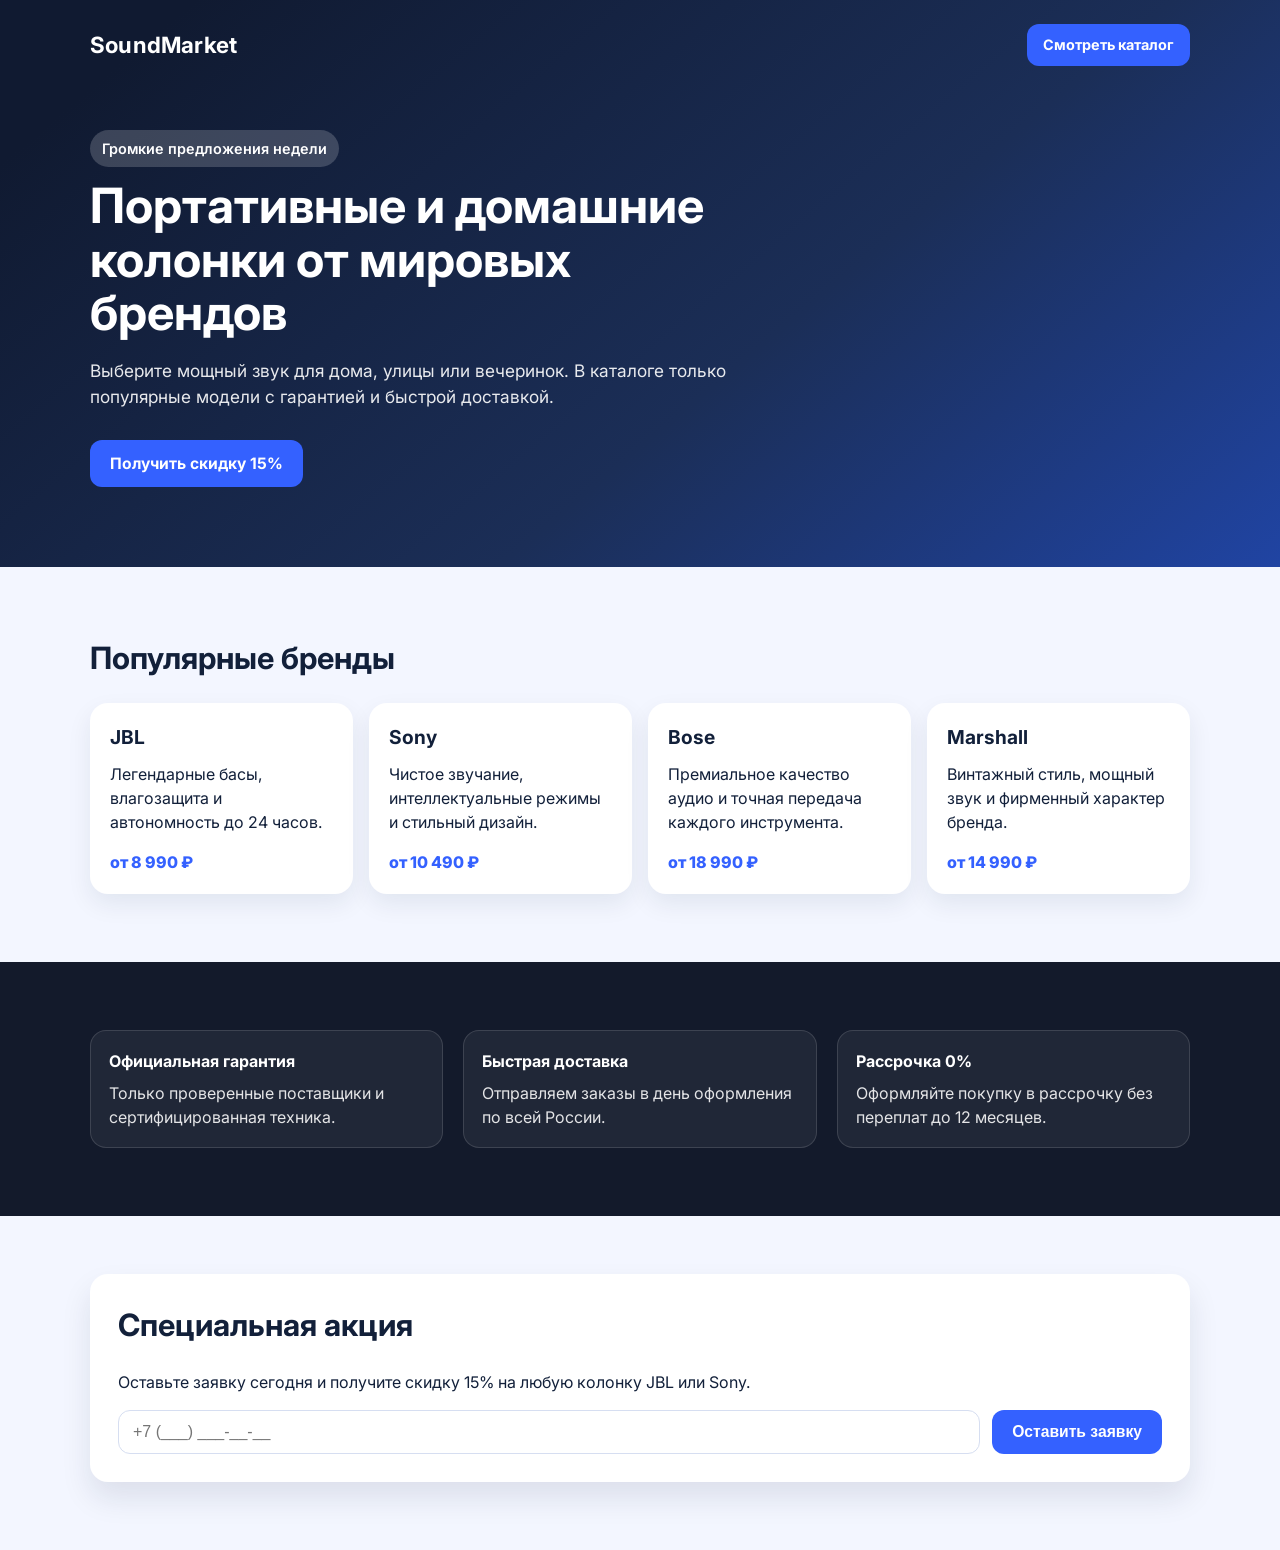
==== index.html @ 2760facf "Add simple speakers advertising landing page Co-authored-by: NP1R777 <NP1R777@users.noreply.github.c" ====
<!DOCTYPE html>
<html lang="ru">
<head>
  <meta charset="UTF-8">
  <meta name="viewport" content="width=device-width, initial-scale=1.0">
  <title>SoundMarket — колонки известных брендов</title>
  <link rel="preconnect" href="https://fonts.googleapis.com">
  <link rel="preconnect" href="https://fonts.gstatic.com" crossorigin>
  <link href="https://fonts.googleapis.com/css2?family=Inter:wght@400;600;700;800&display=swap" rel="stylesheet">
  <link rel="stylesheet" href="styles.css">
</head>
<body>
  <header class="hero">
    <div class="container">
      <nav class="nav">
        <h1 class="logo">SoundMarket</h1>
        <a href="#catalog" class="button button--small">Смотреть каталог</a>
      </nav>
      <div class="hero__content">
        <p class="badge">Громкие предложения недели</p>
        <h2>Портативные и домашние колонки от мировых брендов</h2>
        <p class="hero__text">
          Выберите мощный звук для дома, улицы или вечеринок. В каталоге только
          популярные модели с гарантией и быстрой доставкой.
        </p>
        <a href="#offer" class="button">Получить скидку 15%</a>
      </div>
    </div>
  </header>

  <main>
    <section id="catalog" class="section">
      <div class="container">
        <h3>Популярные бренды</h3>
        <div class="cards">
          <article class="card">
            <h4>JBL</h4>
            <p>Легендарные басы, влагозащита и автономность до 24 часов.</p>
            <span class="price">от 8 990 ₽</span>
          </article>
          <article class="card">
            <h4>Sony</h4>
            <p>Чистое звучание, интеллектуальные режимы и стильный дизайн.</p>
            <span class="price">от 10 490 ₽</span>
          </article>
          <article class="card">
            <h4>Bose</h4>
            <p>Премиальное качество аудио и точная передача каждого инструмента.</p>
            <span class="price">от 18 990 ₽</span>
          </article>
          <article class="card">
            <h4>Marshall</h4>
            <p>Винтажный стиль, мощный звук и фирменный характер бренда.</p>
            <span class="price">от 14 990 ₽</span>
          </article>
        </div>
      </div>
    </section>

    <section class="section section--dark">
      <div class="container perks">
        <div class="perk">
          <h4>Официальная гарантия</h4>
          <p>Только проверенные поставщики и сертифицированная техника.</p>
        </div>
        <div class="perk">
          <h4>Быстрая доставка</h4>
          <p>Отправляем заказы в день оформления по всей России.</p>
        </div>
        <div class="perk">
          <h4>Рассрочка 0%</h4>
          <p>Оформляйте покупку в рассрочку без переплат до 12 месяцев.</p>
        </div>
      </div>
    </section>

    <section id="offer" class="section offer">
      <div class="container offer__box">
        <h3>Специальная акция</h3>
        <p>
          Оставьте заявку сегодня и получите скидку 15% на любую колонку JBL или Sony.
        </p>
        <form class="offer__form">
          <label for="phone" class="sr-only">Введите телефон</label>
          <input id="phone" type="tel" placeholder="+7 (___) ___-__-__" required>
          <button type="submit" class="button">Оставить заявку</button>
        </form>
      </div>
    </section>
  </main>
</body>
</html>
---- styles.css ----
:root {
  --bg: #f3f6ff;
  --text: #12203a;
  --accent: #3461ff;
  --accent-hover: #274dd1;
  --card: #ffffff;
  --dark: #131a2b;
}

* {
  box-sizing: border-box;
}

body {
  margin: 0;
  font-family: "Inter", sans-serif;
  color: var(--text);
  background: var(--bg);
  line-height: 1.5;
}

.container {
  width: min(1100px, 92%);
  margin: 0 auto;
}

.hero {
  background: linear-gradient(140deg, #101a31 10%, #1b2e57 60%, #2044a3 100%);
  color: #fff;
  padding: 24px 0 80px;
}

.nav {
  display: flex;
  align-items: center;
  justify-content: space-between;
}

.logo {
  margin: 0;
  font-size: 1.4rem;
  letter-spacing: 0.2px;
}

.hero__content {
  margin-top: 64px;
  max-width: 660px;
}

.badge {
  display: inline-block;
  margin: 0 0 12px;
  padding: 8px 12px;
  border-radius: 999px;
  background: rgba(255, 255, 255, 0.18);
  font-weight: 600;
  font-size: 0.9rem;
}

h2 {
  margin: 0;
  font-size: clamp(2rem, 3.8vw, 3.25rem);
  line-height: 1.1;
}

.hero__text {
  margin: 18px 0 30px;
  font-size: 1.08rem;
  color: rgba(255, 255, 255, 0.9);
}

.button {
  display: inline-block;
  border: none;
  border-radius: 12px;
  background: var(--accent);
  color: #fff;
  font-weight: 700;
  font-size: 0.98rem;
  text-decoration: none;
  padding: 12px 20px;
  cursor: pointer;
  transition: background 0.2s ease;
}

.button:hover {
  background: var(--accent-hover);
}

.button--small {
  font-size: 0.9rem;
  padding: 10px 16px;
}

.section {
  padding: 68px 0;
}

h3 {
  margin: 0 0 22px;
  font-size: clamp(1.5rem, 2.4vw, 2rem);
}

.cards {
  display: grid;
  grid-template-columns: repeat(4, minmax(0, 1fr));
  gap: 16px;
}

.card {
  background: var(--card);
  border-radius: 18px;
  padding: 20px;
  box-shadow: 0 10px 24px rgba(18, 32, 58, 0.08);
}

.card h4 {
  margin: 0 0 10px;
  font-size: 1.2rem;
}

.card p {
  margin: 0 0 16px;
}

.price {
  display: inline-block;
  font-weight: 800;
  color: var(--accent);
}

.section--dark {
  background: var(--dark);
  color: #fff;
}

.perks {
  display: grid;
  grid-template-columns: repeat(3, minmax(0, 1fr));
  gap: 20px;
}

.perk {
  background: rgba(255, 255, 255, 0.06);
  border: 1px solid rgba(255, 255, 255, 0.13);
  border-radius: 16px;
  padding: 18px;
}

.perk h4 {
  margin: 0 0 8px;
}

.perk p {
  margin: 0;
  color: rgba(255, 255, 255, 0.88);
}

.offer {
  padding-top: 58px;
}

.offer__box {
  background: #fff;
  border-radius: 18px;
  padding: 28px;
  box-shadow: 0 16px 30px rgba(18, 32, 58, 0.1);
}

.offer__box p {
  margin-top: 0;
}

.offer__form {
  display: flex;
  flex-wrap: wrap;
  gap: 12px;
}

input[type="tel"] {
  flex: 1 1 220px;
  border: 1px solid #d6def1;
  border-radius: 12px;
  padding: 12px 14px;
  font-size: 1rem;
  outline: none;
}

input[type="tel"]:focus {
  border-color: var(--accent);
}

.sr-only {
  position: absolute;
  width: 1px;
  height: 1px;
  padding: 0;
  margin: -1px;
  overflow: hidden;
  clip: rect(0, 0, 0, 0);
  border: 0;
}

@media (max-width: 960px) {
  .cards {
    grid-template-columns: repeat(2, minmax(0, 1fr));
  }

  .perks {
    grid-template-columns: 1fr;
  }
}

@media (max-width: 640px) {
  .hero {
    padding-bottom: 60px;
  }

  .hero__content {
    margin-top: 44px;
  }

  .cards {
    grid-template-columns: 1fr;
  }
}
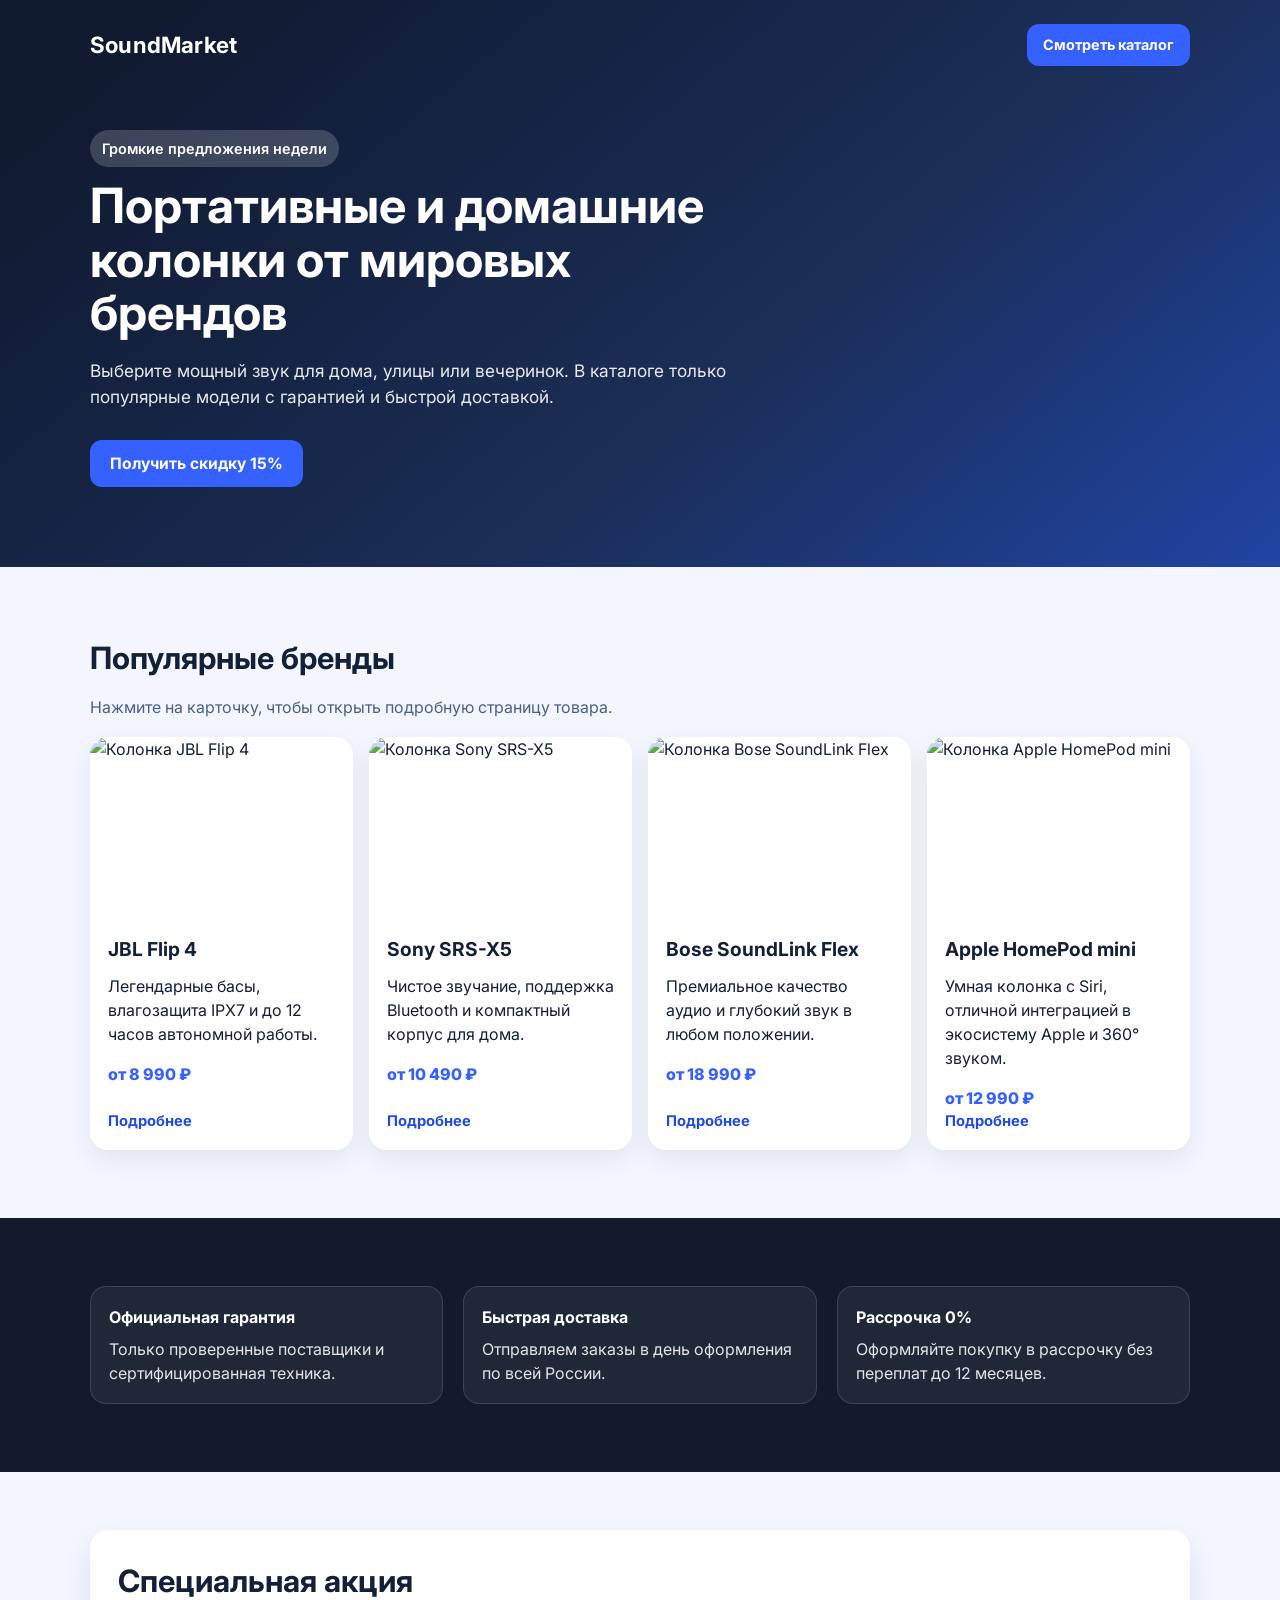
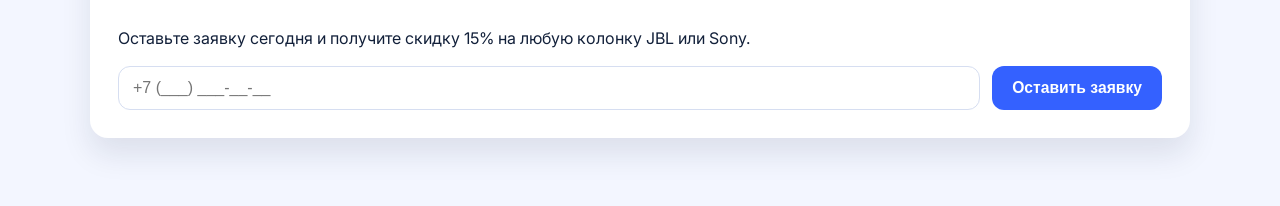
==== commit ba126d5f: "Add clickable product cards with detailed pages Co-authored-by: NP1R777 <NP1R777@users.noreply.githu" ====
--- a/index.html
+++ b/index.html
@@ -32,27 +32,63 @@
     <section id="catalog" class="section">
       <div class="container">
         <h3>Популярные бренды</h3>
+        <p class="catalog-hint">Нажмите на карточку, чтобы открыть подробную страницу товара.</p>
         <div class="cards">
-          <article class="card">
-            <h4>JBL</h4>
-            <p>Легендарные басы, влагозащита и автономность до 24 часов.</p>
-            <span class="price">от 8 990 ₽</span>
-          </article>
-          <article class="card">
-            <h4>Sony</h4>
-            <p>Чистое звучание, интеллектуальные режимы и стильный дизайн.</p>
-            <span class="price">от 10 490 ₽</span>
-          </article>
-          <article class="card">
-            <h4>Bose</h4>
-            <p>Премиальное качество аудио и точная передача каждого инструмента.</p>
-            <span class="price">от 18 990 ₽</span>
-          </article>
-          <article class="card">
-            <h4>Marshall</h4>
-            <p>Винтажный стиль, мощный звук и фирменный характер бренда.</p>
-            <span class="price">от 14 990 ₽</span>
-          </article>
+          <a class="card card--link" href="products/jbl-flip-4.html">
+            <img
+              src="https://commons.wikimedia.org/wiki/Special:FilePath/JBL_Flip_4.jpg"
+              alt="Колонка JBL Flip 4"
+              loading="lazy"
+            >
+            <div class="card__body">
+              <h4>JBL Flip 4</h4>
+              <p>Легендарные басы, влагозащита IPX7 и до 12 часов автономной работы.</p>
+              <span class="price">от 8 990 ₽</span>
+              <span class="card__cta">Подробнее</span>
+            </div>
+          </a>
+
+          <a class="card card--link" href="products/sony-srs-x5.html">
+            <img
+              src="https://commons.wikimedia.org/wiki/Special:FilePath/Sony_SRS-X5_20140303.jpg"
+              alt="Колонка Sony SRS-X5"
+              loading="lazy"
+            >
+            <div class="card__body">
+              <h4>Sony SRS-X5</h4>
+              <p>Чистое звучание, поддержка Bluetooth и компактный корпус для дома.</p>
+              <span class="price">от 10 490 ₽</span>
+              <span class="card__cta">Подробнее</span>
+            </div>
+          </a>
+
+          <a class="card card--link" href="products/bose-soundlink-flex.html">
+            <img
+              src="https://commons.wikimedia.org/wiki/Special:FilePath/Bose_SoundLink_Flex_Bluetooth%C2%AE_Speaker_(white).jpeg"
+              alt="Колонка Bose SoundLink Flex"
+              loading="lazy"
+            >
+            <div class="card__body">
+              <h4>Bose SoundLink Flex</h4>
+              <p>Премиальное качество аудио и глубокий звук в любом положении.</p>
+              <span class="price">от 18 990 ₽</span>
+              <span class="card__cta">Подробнее</span>
+            </div>
+          </a>
+
+          <a class="card card--link" href="products/apple-homepod-mini.html">
+            <img
+              src="https://commons.wikimedia.org/wiki/Special:FilePath/HomePod_mini.jpeg"
+              alt="Колонка Apple HomePod mini"
+              loading="lazy"
+            >
+            <div class="card__body">
+              <h4>Apple HomePod mini</h4>
+              <p>Умная колонка с Siri, отличной интеграцией в экосистему Apple и 360° звуком.</p>
+              <span class="price">от 12 990 ₽</span>
+              <span class="card__cta">Подробнее</span>
+            </div>
+          </a>
         </div>
       </div>
     </section>
--- a/styles.css
+++ b/styles.css
@@ -101,6 +101,11 @@
   font-size: clamp(1.5rem, 2.4vw, 2rem);
 }
 
+.catalog-hint {
+  margin: -8px 0 18px;
+  color: #4b5f87;
+}
+
 .cards {
   display: grid;
   grid-template-columns: repeat(4, minmax(0, 1fr));
@@ -110,8 +115,34 @@
 .card {
   background: var(--card);
   border-radius: 18px;
-  padding: 20px;
   box-shadow: 0 10px 24px rgba(18, 32, 58, 0.08);
+}
+
+.card--link {
+  display: flex;
+  flex-direction: column;
+  color: inherit;
+  text-decoration: none;
+  overflow: hidden;
+  transition: transform 0.2s ease, box-shadow 0.2s ease;
+}
+
+.card--link:hover {
+  transform: translateY(-3px);
+  box-shadow: 0 16px 26px rgba(18, 32, 58, 0.14);
+}
+
+.card--link img {
+  width: 100%;
+  height: 180px;
+  object-fit: cover;
+}
+
+.card__body {
+  display: flex;
+  flex-direction: column;
+  flex: 1;
+  padding: 18px;
 }
 
 .card h4 {
@@ -127,6 +158,13 @@
   display: inline-block;
   font-weight: 800;
   color: var(--accent);
+}
+
+.card__cta {
+  margin-top: auto;
+  font-size: 0.92rem;
+  font-weight: 700;
+  color: #1f4be0;
 }
 
 .section--dark {
@@ -201,6 +239,147 @@
   border: 0;
 }
 
+/* Product pages */
+.product-page {
+  min-height: 100vh;
+}
+
+.product-top {
+  background: #111b33;
+  color: #fff;
+  padding: 18px 0;
+}
+
+.product-nav {
+  display: flex;
+  align-items: center;
+  justify-content: space-between;
+  gap: 16px;
+}
+
+.back-link {
+  color: #d7e1ff;
+  text-decoration: none;
+  font-weight: 600;
+}
+
+.back-link:hover {
+  color: #fff;
+}
+
+.product-main {
+  padding: 40px 0 70px;
+}
+
+.product-grid {
+  display: grid;
+  grid-template-columns: minmax(0, 1.05fr) minmax(0, 1fr);
+  gap: 28px;
+  align-items: start;
+}
+
+.product-gallery,
+.product-info,
+.product-details {
+  background: #fff;
+  border-radius: 18px;
+  box-shadow: 0 10px 26px rgba(18, 32, 58, 0.08);
+}
+
+.product-gallery,
+.product-info {
+  padding: 22px;
+}
+
+.product-image {
+  width: 100%;
+  border-radius: 14px;
+  object-fit: cover;
+  max-height: 430px;
+}
+
+.image-source {
+  margin: 12px 0 0;
+  font-size: 0.86rem;
+  color: #5b6f97;
+}
+
+.product-brand {
+  margin: 0;
+  color: #3f64d4;
+  font-weight: 700;
+  text-transform: uppercase;
+  letter-spacing: 0.4px;
+  font-size: 0.82rem;
+}
+
+.product-title {
+  margin: 8px 0 10px;
+  font-size: clamp(1.8rem, 3.2vw, 2.3rem);
+  line-height: 1.15;
+}
+
+.product-description {
+  margin: 0;
+  color: #394d74;
+}
+
+.spec-list {
+  list-style: none;
+  padding: 0;
+  margin: 18px 0;
+  border: 1px solid #e3e8f7;
+  border-radius: 14px;
+  overflow: hidden;
+}
+
+.spec-list li {
+  display: flex;
+  justify-content: space-between;
+  gap: 14px;
+  padding: 11px 14px;
+  border-bottom: 1px solid #e3e8f7;
+}
+
+.spec-list li:last-child {
+  border-bottom: none;
+}
+
+.buy-box {
+  background: #eff3ff;
+  border-radius: 14px;
+  padding: 15px;
+}
+
+.price-label {
+  margin: 0;
+  color: #5c6d94;
+  font-size: 0.9rem;
+}
+
+.product-price {
+  margin: 2px 0 14px;
+  color: #1f4be0;
+  font-size: 1.8rem;
+  font-weight: 800;
+}
+
+.product-details {
+  margin-top: 20px;
+  padding: 22px;
+}
+
+.product-details h2 {
+  margin: 0 0 10px;
+  color: var(--text);
+  font-size: 1.5rem;
+}
+
+.product-details p {
+  margin: 0;
+  color: #394d74;
+}
+
 @media (max-width: 960px) {
   .cards {
     grid-template-columns: repeat(2, minmax(0, 1fr));
@@ -209,6 +388,10 @@
   .perks {
     grid-template-columns: 1fr;
   }
+
+  .product-grid {
+    grid-template-columns: 1fr;
+  }
 }
 
 @media (max-width: 640px) {
@@ -223,4 +406,13 @@
   .cards {
     grid-template-columns: 1fr;
   }
-}
+
+  .product-main {
+    padding-top: 24px;
+  }
+
+  .product-nav {
+    flex-direction: column;
+    align-items: flex-start;
+  }
+}
